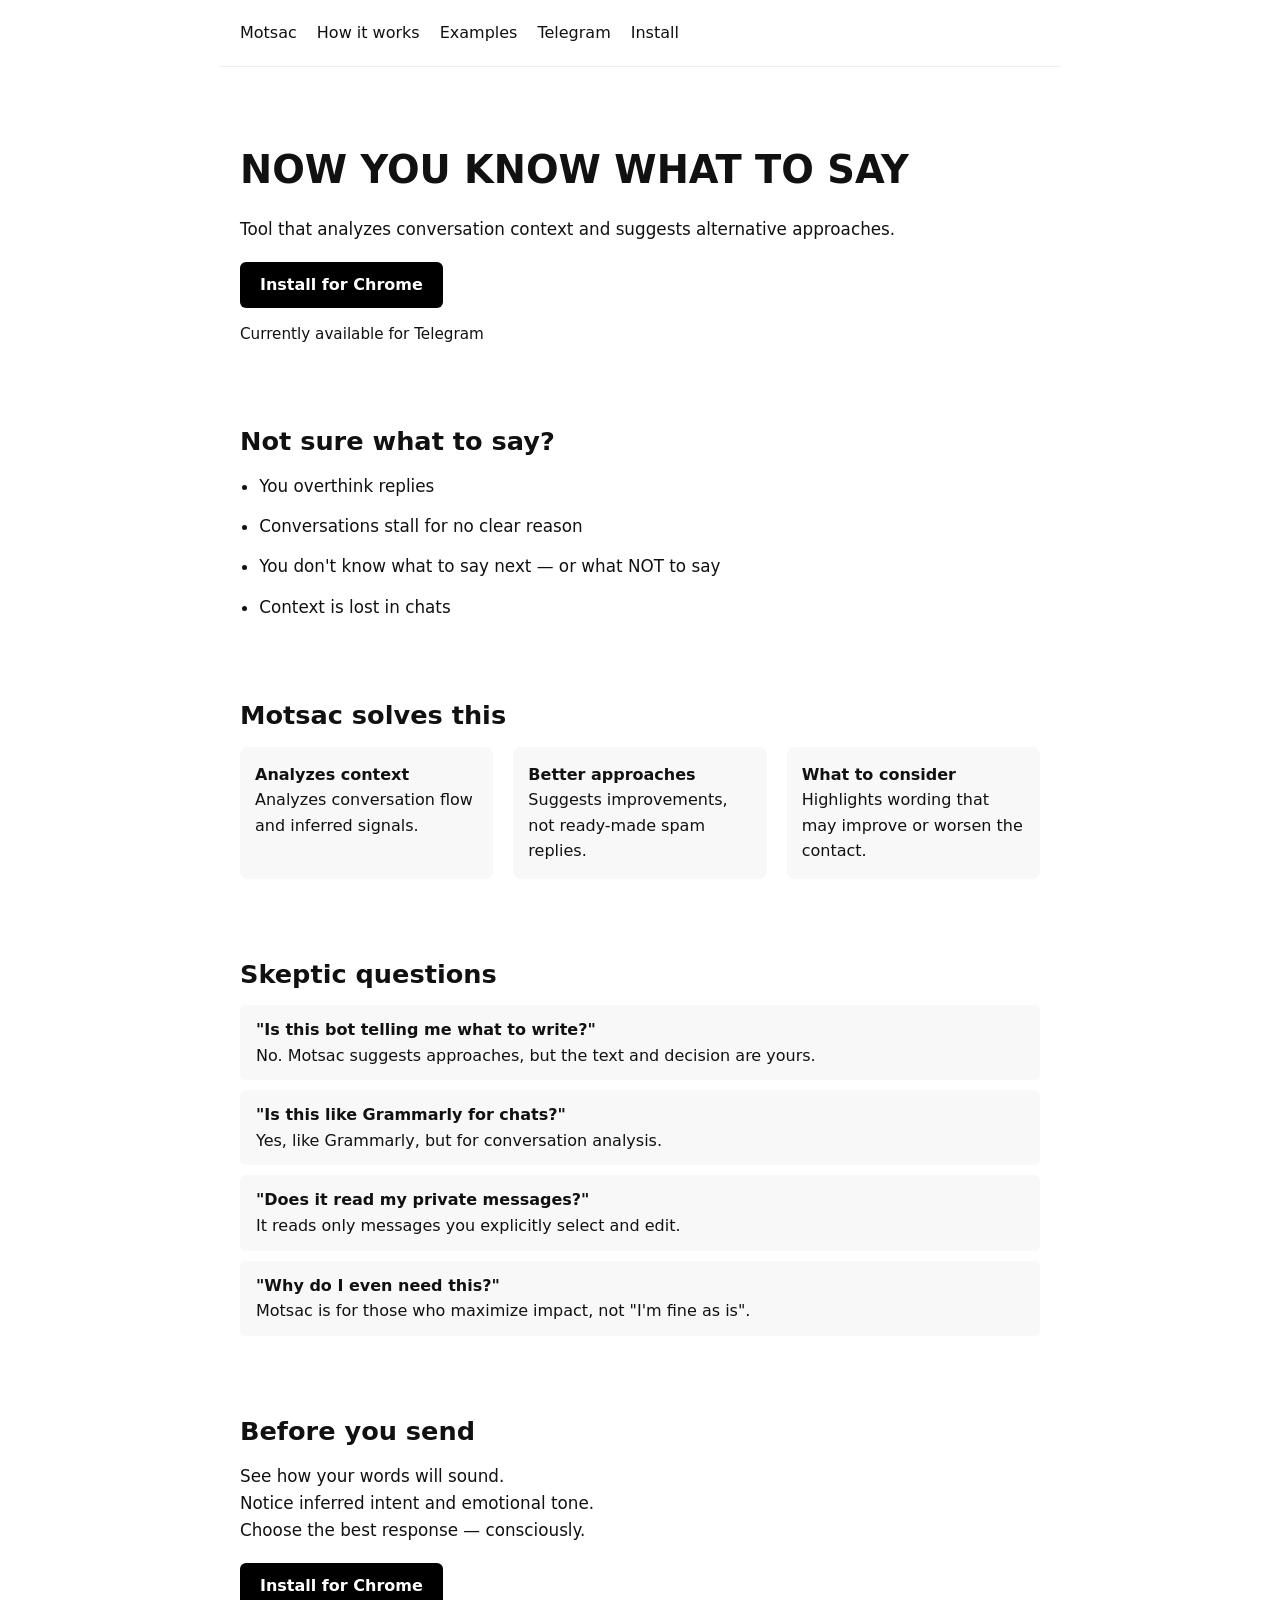
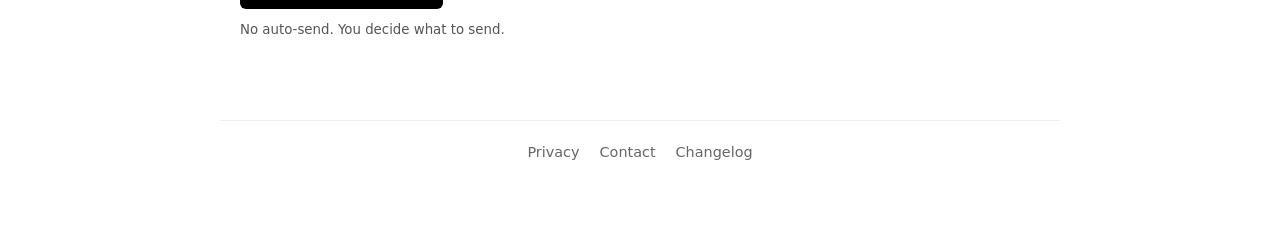
==== index.html @ 8ed90c1d "done home page" ====
<!DOCTYPE html>
<html lang="en">
<head>
  <meta charset="UTF-8" />
  <meta name="viewport" content="width=device-width, initial-scale=1.0" />
  <title>Now You Know What To Say — Motsac</title>
  <meta name="description" content="Tool that analyzes conversation context and suggests alternative approaches before you reply.">
  <link rel="stylesheet" href="styles.css?v=11">
</head>
<body>

  <header>
    <nav>
      <a href="/">Motsac</a>
      <a href="/how-it-works/">How it works</a>
      <a href="/examples/">Examples</a>
      <a href="/telegram/">Telegram</a>
      <a href="/install/">Install</a>
    </nav>
  </header>

  <section id="hero">
    <h1>Now you know what to say</h1>
    <p>Tool that analyzes conversation context and suggests alternative approaches.</p>
    <div class="buttons">
      <a href="/install/" class="primary">Install for Chrome</a>
    </div>
    <div class="channels">
      <span>Currently available for Telegram</span>
    </div>
  </section>

  <section id="problem">
    <h2>Not sure what to say?</h2>
    <ul>
      <li>You overthink replies</li>
      <li>Conversations stall for no clear reason</li>
      <li>You don't know what to say next — or what NOT to say</li>
      <li>Context is lost in chats</li>
    </ul>
  </section>

  <section id="solution">
    <h2>Motsac solves this</h2>
    <div class="columns">
      <div><b>Analyzes context</b><br>Analyzes conversation flow and inferred signals.</div>
      <div><b>Better approaches</b><br>Suggests improvements, not ready-made spam replies.</div>
      <div><b>What to consider</b><br>Highlights wording that may improve or worsen the contact.</div>
    </div>
  </section>

  <section id="skeptic">
    <h2>Skeptic questions</h2>
    <div class="usecases">
      <div><b>"Is this bot telling me what to write?"</b><br>
      No. Motsac suggests approaches, but the text and decision are yours.</div>

      <div><b>"Is this like Grammarly for chats?"</b><br>
      Yes, like Grammarly, but for conversation analysis.</div>

      <div><b>"Does it read my private messages?"</b><br>
      It reads only messages you explicitly select and edit.</div>

      <div><b>"Why do I even need this?"</b><br>
      Motsac is for those who maximize impact, not "I'm fine as is".</div>
    </div>
  </section>

  <section id="control">
    <h2>Before you send</h2>
    <p>
      See how your words will sound.<br>
      Notice inferred intent and emotional tone.<br>
      Choose the best response — consciously.
    </p>
    <div class="buttons">
      <a href="/install/" class="primary">Install for Chrome</a>
    </div>
    <small>No auto-send. You decide what to send.</small>
  </section>

  <footer>
    <nav>
      <a href="/privacy/">Privacy</a>
      <a href="/contact/">Contact</a>
      <a href="/changelog/">Changelog</a>
    </nav>
  </footer>

</body>
</html>
---- styles.css ----
body {
  font-family: system-ui, sans-serif;
  line-height: 1.6;
  color: #111;
  background: #fff;
  margin: 0;
  padding: 0;
}
section {
  max-width: 800px;
  margin: 80px auto;
  padding: 0 20px;
}
h1, h2 {
  font-weight: 700;
  line-height: 1.2;
  margin-bottom: 0.6em;
}
h1 {
  font-size: 2.4rem;
  text-transform: uppercase;
}
h2 {
  font-size: 1.6rem;
  margin-top: 2em;
}
p, li {
  font-size: 1.05rem;
  margin-bottom: 0.8em;
}
ul {
  padding-left: 1.2em;
}
.buttons a {
  display: inline-block;
  padding: 10px 20px;
  margin: 6px 8px 0 0;
  border-radius: 6px;
  text-decoration: none;
  font-weight: 600;
}
.primary { background:#000; color:#fff; }
.primary.disabled { background:#ccc; color:#666; cursor:not-allowed; pointer-events:none; }
.secondary { background:#eee; color:#000; }
.columns {
  display: flex;
  flex-wrap: wrap;
  gap: 20px;
}
.columns div {
  flex: 1 1 220px;
  background: #f8f8f8;
  padding: 15px;
  border-radius: 8px;
}
.usecases div {
  background:#f8f8f8;
  padding:12px 16px;
  border-radius:6px;
  margin-bottom:10px;
}
small { display:block; margin-top:10px; color:#555; }
.channels {
  margin-top:14px;
  display:flex;
  gap:14px;
  font-size:0.95rem;
}
.channels a {
  text-decoration:none;
  color:#111;
  opacity:0.7;
}
.channels a:hover { opacity:1; }
header {
  max-width: 800px;
  margin: 0 auto;
  padding: 20px;
  border-bottom: 1px solid #eee;
}
header nav {
  display: flex;
  gap: 20px;
  flex-wrap: wrap;
}
header nav a {
  text-decoration: none;
  color: #111;
  font-weight: 500;
}
header nav a:hover {
  opacity: 0.7;
}
footer {
  max-width: 800px;
  margin: 60px auto 40px;
  padding: 20px;
  border-top: 1px solid #eee;
  text-align: center;
  font-size: 0.9rem;
  color: #666;
}
footer nav {
  display: flex;
  gap: 20px;
  justify-content: center;
  flex-wrap: wrap;
  margin-bottom: 10px;
}
footer nav a {
  text-decoration: none;
  color: #666;
}
footer nav a:hover {
  color: #111;
}
ol {
  padding-left: 1.5em;
}
ol li {
  margin-bottom: 0.8em;
}
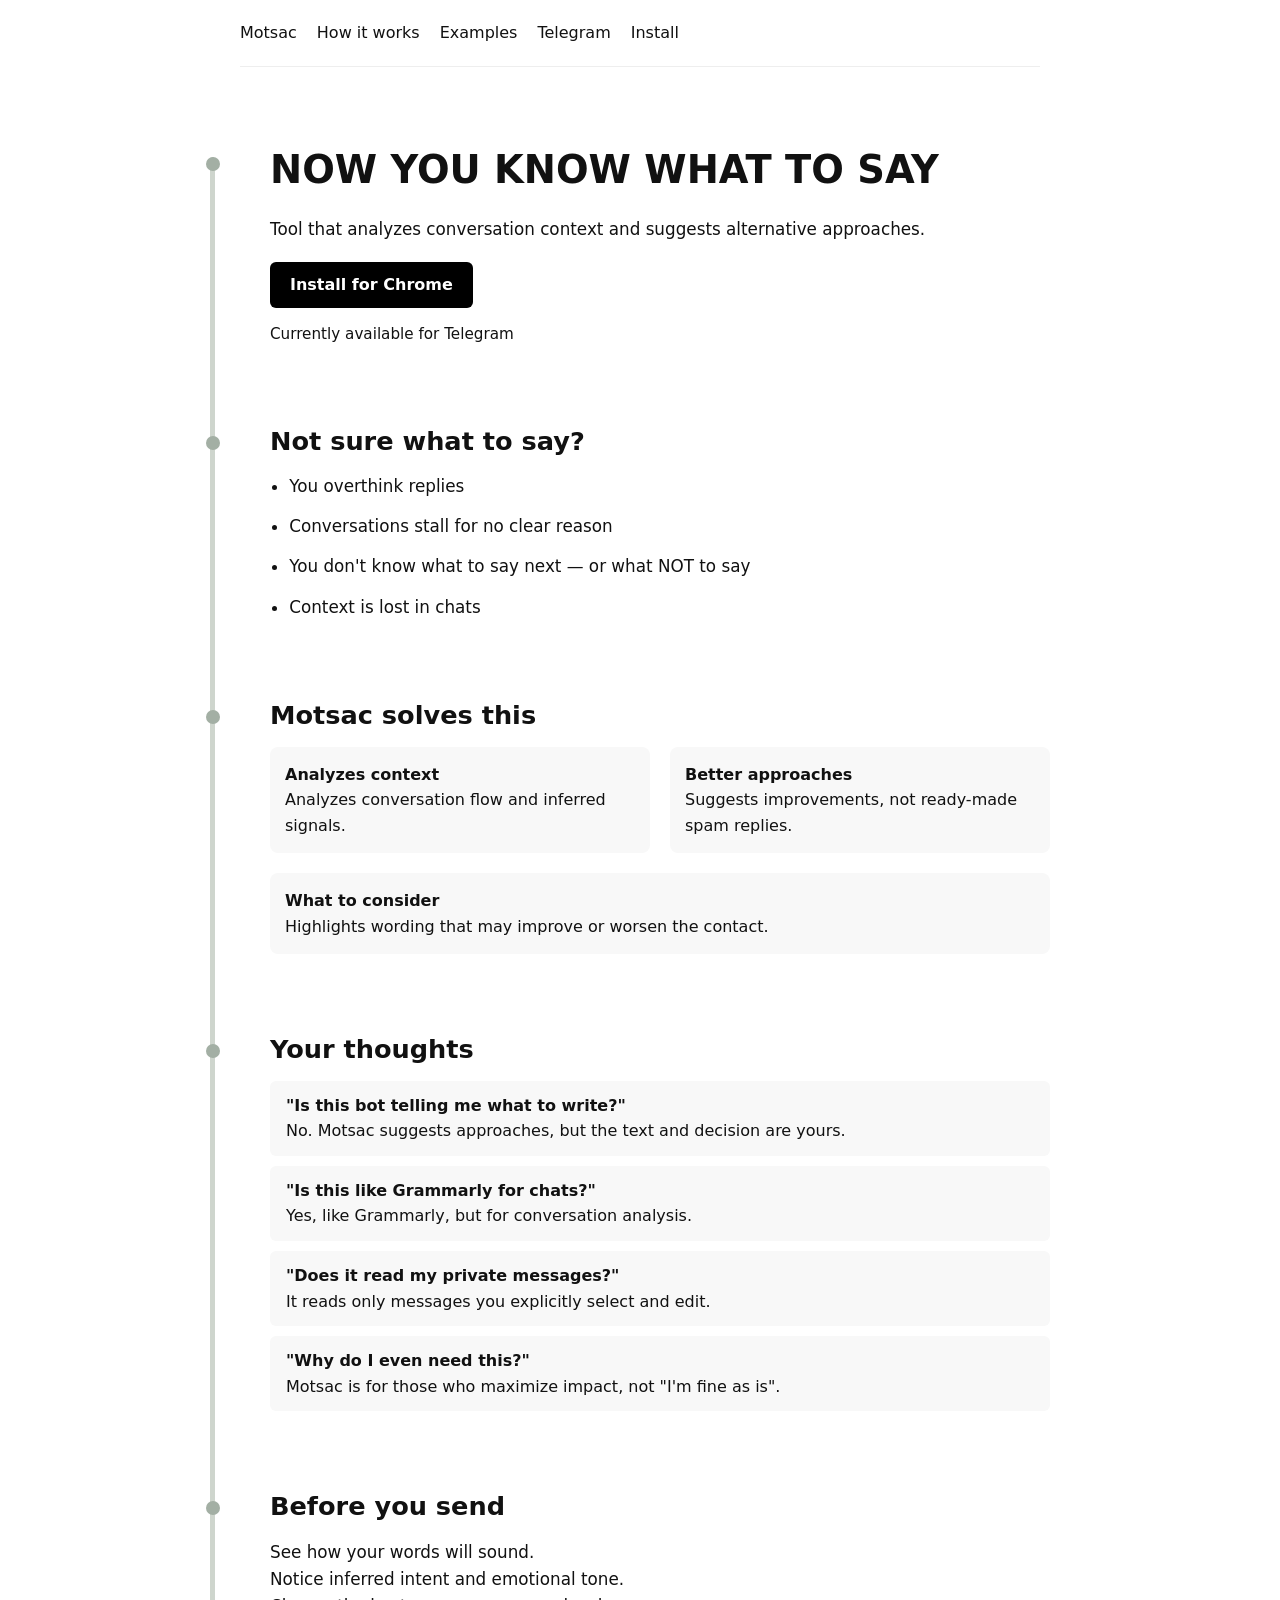
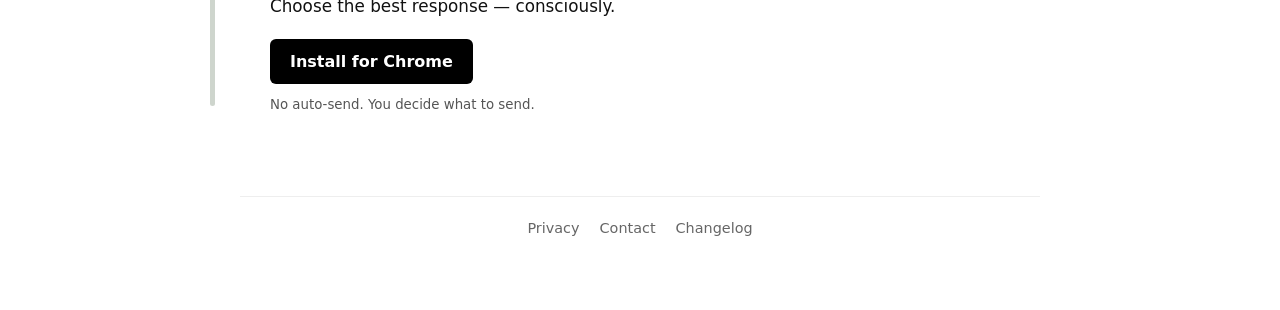
==== commit 289a6340: "added favicon" ====
--- a/index.html
+++ b/index.html
@@ -5,7 +5,7 @@
   <meta name="viewport" content="width=device-width, initial-scale=1.0" />
   <title>Now You Know What To Say — Motsac</title>
   <meta name="description" content="Tool that analyzes conversation context and suggests alternative approaches before you reply.">
-  <link rel="stylesheet" href="styles.css?v=11">
+  <link rel="stylesheet" href="styles.css?v=13">
 </head>
 <body>
 
@@ -19,6 +19,7 @@
     </nav>
   </header>
 
+  <main>
   <section id="hero">
     <h1>Now you know what to say</h1>
     <p>Tool that analyzes conversation context and suggests alternative approaches.</p>
@@ -50,7 +51,7 @@
   </section>
 
   <section id="skeptic">
-    <h2>Skeptic questions</h2>
+    <h2>Your thoughts</h2>
     <div class="usecases">
       <div><b>"Is this bot telling me what to write?"</b><br>
       No. Motsac suggests approaches, but the text and decision are yours.</div>
@@ -78,6 +79,7 @@
     </div>
     <small>No auto-send. You decide what to send.</small>
   </section>
+  </main>
 
   <footer>
     <nav>
--- a/styles.css
+++ b/styles.css
@@ -75,7 +75,7 @@
 header {
   max-width: 800px;
   margin: 0 auto;
-  padding: 20px;
+  padding: 20px 0;
   border-bottom: 1px solid #eee;
 }
 header nav {
@@ -94,7 +94,7 @@
 footer {
   max-width: 800px;
   margin: 60px auto 40px;
-  padding: 20px;
+  padding: 20px 0;
   border-top: 1px solid #eee;
   text-align: center;
   font-size: 0.9rem;
@@ -119,4 +119,45 @@
 }
 ol li {
   margin-bottom: 0.8em;
+}
+main {
+  position: relative;
+  max-width: 800px;
+  margin: 0 auto;
+  padding-left: 60px;
+}
+main::before {
+  content: '';
+  position: absolute;
+  top: 10px;
+  bottom: 10px;
+  left: 0;
+  width: 5px;
+  border-radius: 5px;
+  background: #ced5cd;
+}
+main section {
+  padding-left: 0;
+}
+h1, h2 {
+  position: sticky;
+  top: 0;
+  background-color: rgba(255, 255, 255, 0.7);
+  backdrop-filter: blur(8px);
+}
+h1::before, h2::before {
+  content: '';
+  position: absolute;
+  left: -64px;
+  top: 10px;
+  width: 14px;
+  height: 14px;
+  background: #a3afa4;
+  border-radius: 50%;
+  transition: all 0.3s;
+  z-index: 2;
+}
+h1.wizard__active::before, h2.wizard__active::before {
+  background: #56946f;
+  transition: all 0.3s;
 }
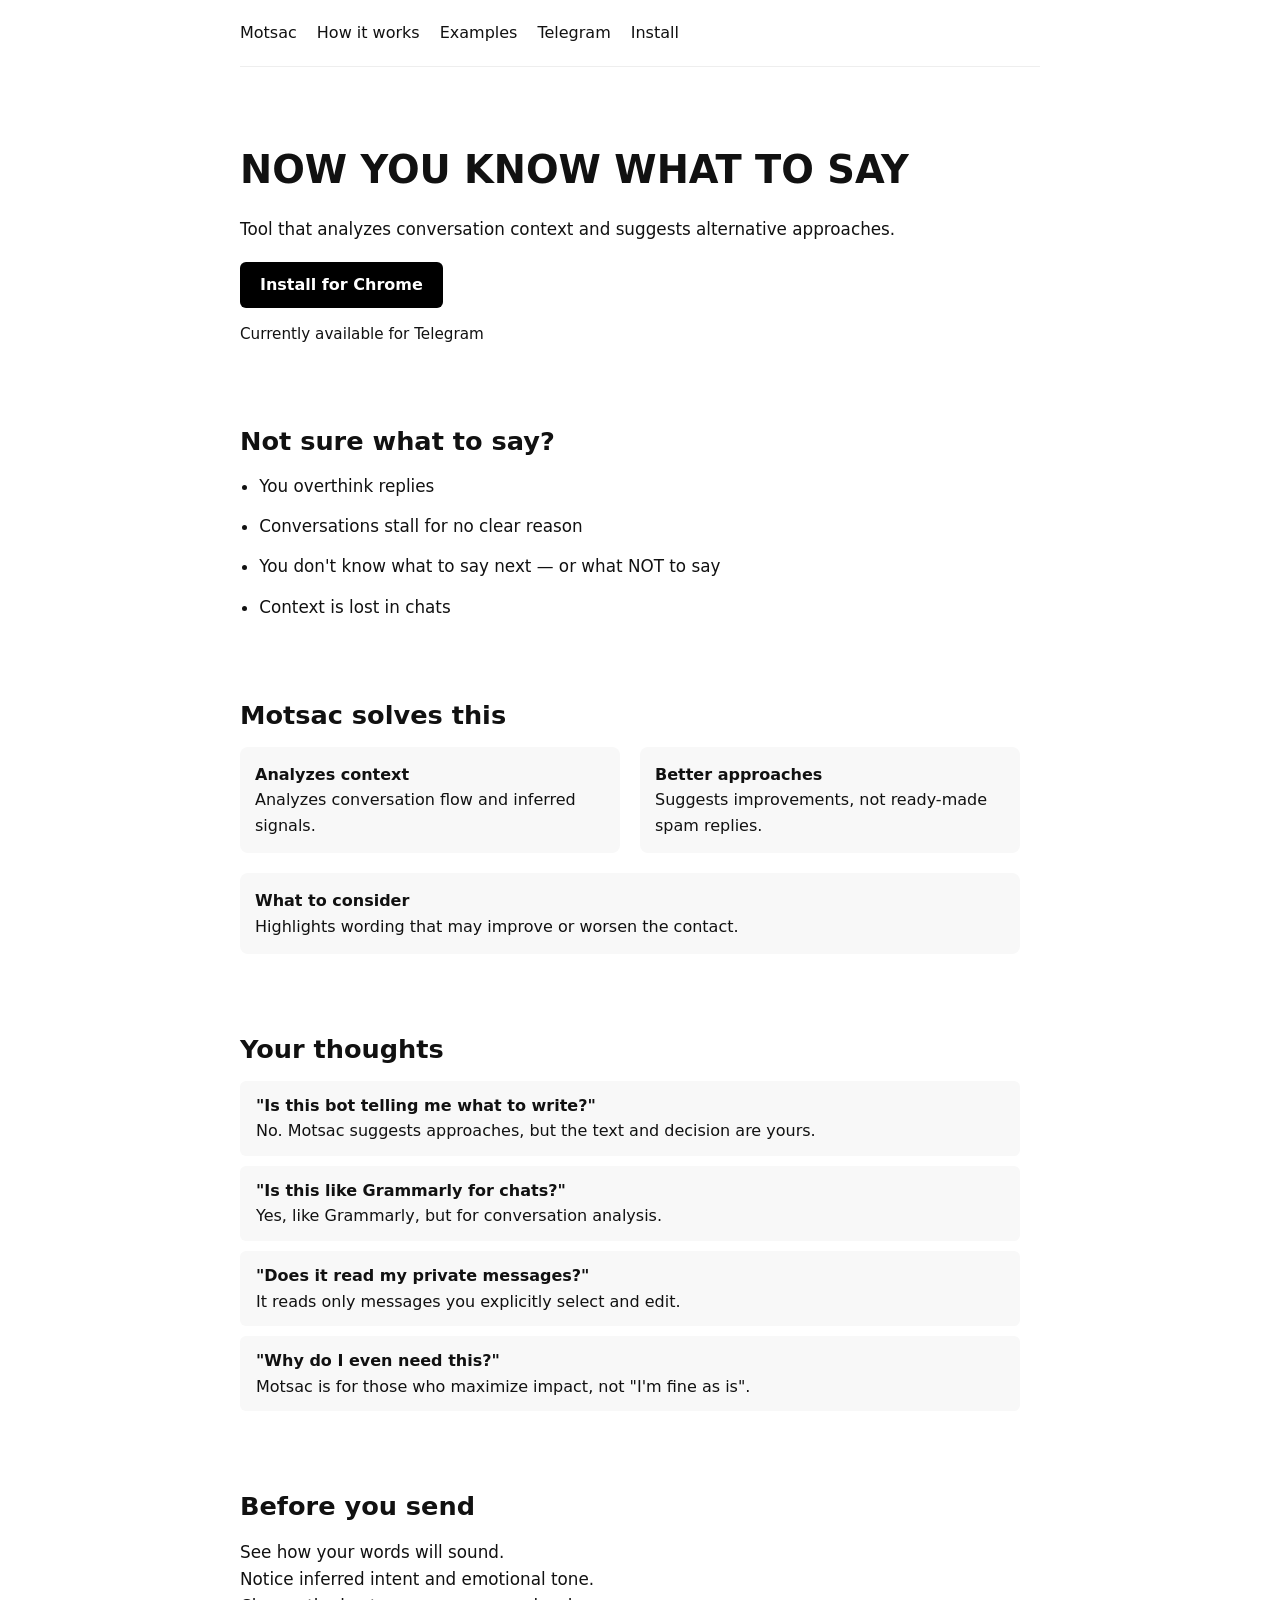
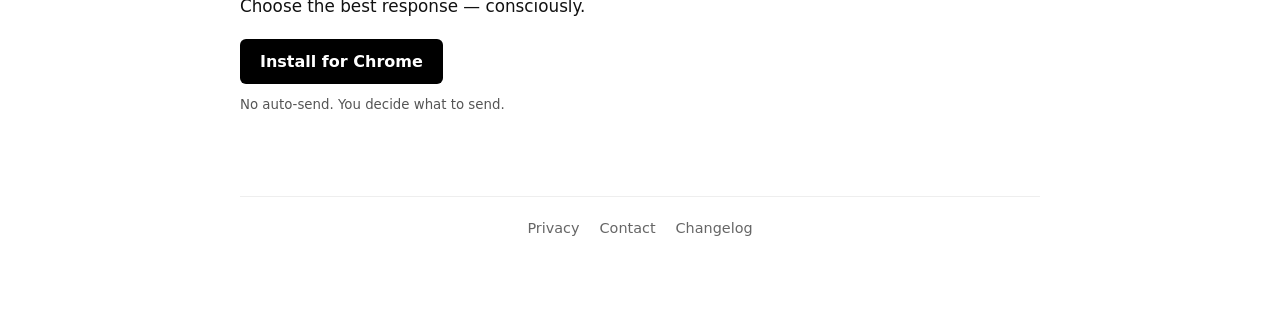
==== commit d8461040: "removed wizard line css" ====
--- a/index.html
+++ b/index.html
@@ -5,7 +5,7 @@
   <meta name="viewport" content="width=device-width, initial-scale=1.0" />
   <title>Now You Know What To Say — Motsac</title>
   <meta name="description" content="Tool that analyzes conversation context and suggests alternative approaches before you reply.">
-  <link rel="stylesheet" href="styles.css?v=13">
+  <link rel="stylesheet" href="styles.css?v=15">
 </head>
 <body>
 
--- a/styles.css
+++ b/styles.css
@@ -124,40 +124,7 @@
   position: relative;
   max-width: 800px;
   margin: 0 auto;
-  padding-left: 60px;
-}
-main::before {
-  content: '';
-  position: absolute;
-  top: 10px;
-  bottom: 10px;
-  left: 0;
-  width: 5px;
-  border-radius: 5px;
-  background: #ced5cd;
 }
 main section {
   padding-left: 0;
-}
-h1, h2 {
-  position: sticky;
-  top: 0;
-  background-color: rgba(255, 255, 255, 0.7);
-  backdrop-filter: blur(8px);
-}
-h1::before, h2::before {
-  content: '';
-  position: absolute;
-  left: -64px;
-  top: 10px;
-  width: 14px;
-  height: 14px;
-  background: #a3afa4;
-  border-radius: 50%;
-  transition: all 0.3s;
-  z-index: 2;
-}
-h1.wizard__active::before, h2.wizard__active::before {
-  background: #56946f;
-  transition: all 0.3s;
 }
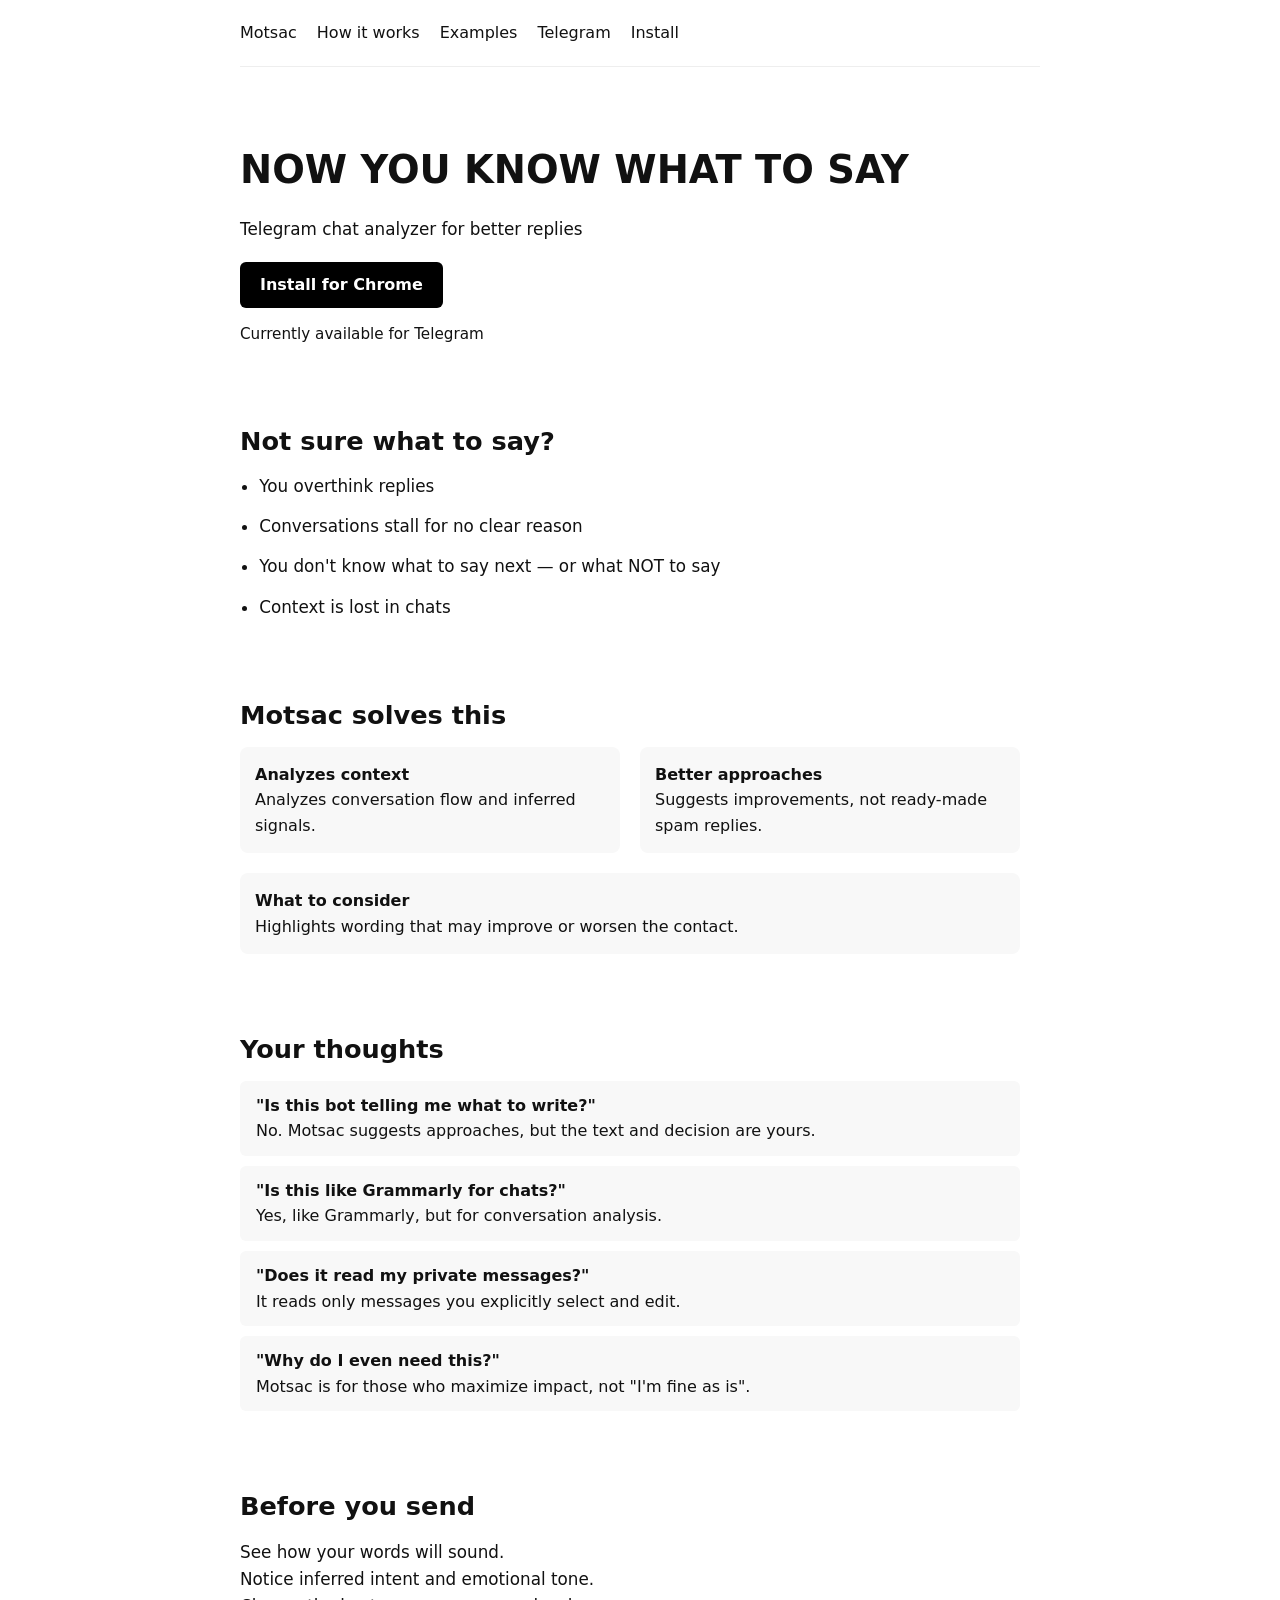
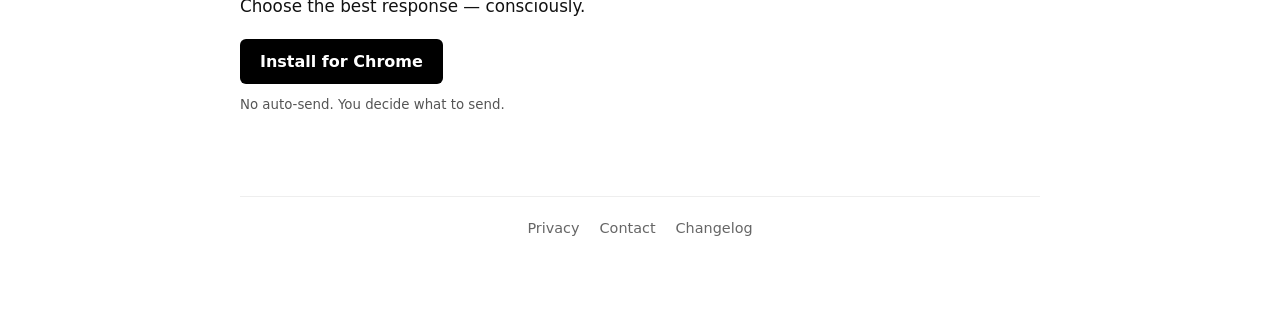
==== commit 8e4da98b: "f description" ====
--- a/index.html
+++ b/index.html
@@ -4,8 +4,17 @@
   <meta charset="UTF-8" />
   <meta name="viewport" content="width=device-width, initial-scale=1.0" />
   <title>Now You Know What To Say — Motsac</title>
-  <meta name="description" content="Tool that analyzes conversation context and suggests alternative approaches before you reply.">
+  <meta name="description" content="Telegram chat analyzer for better replies">
   <link rel="stylesheet" href="styles.css?v=15">
+  <!-- Google tag (gtag.js) -->
+  <script async src="https://www.googletagmanager.com/gtag/js?id=G-V90RZD0FSQ"></script>
+  <script>
+    window.dataLayer = window.dataLayer || [];
+    function gtag(){dataLayer.push(arguments);}
+    gtag('js', new Date());
+
+    gtag('config', 'G-V90RZD0FSQ');
+  </script>
 </head>
 <body>
 
@@ -22,7 +31,7 @@
   <main>
   <section id="hero">
     <h1>Now you know what to say</h1>
-    <p>Tool that analyzes conversation context and suggests alternative approaches.</p>
+    <p>Telegram chat analyzer for better replies</p>
     <div class="buttons">
       <a href="/install/" class="primary">Install for Chrome</a>
     </div>
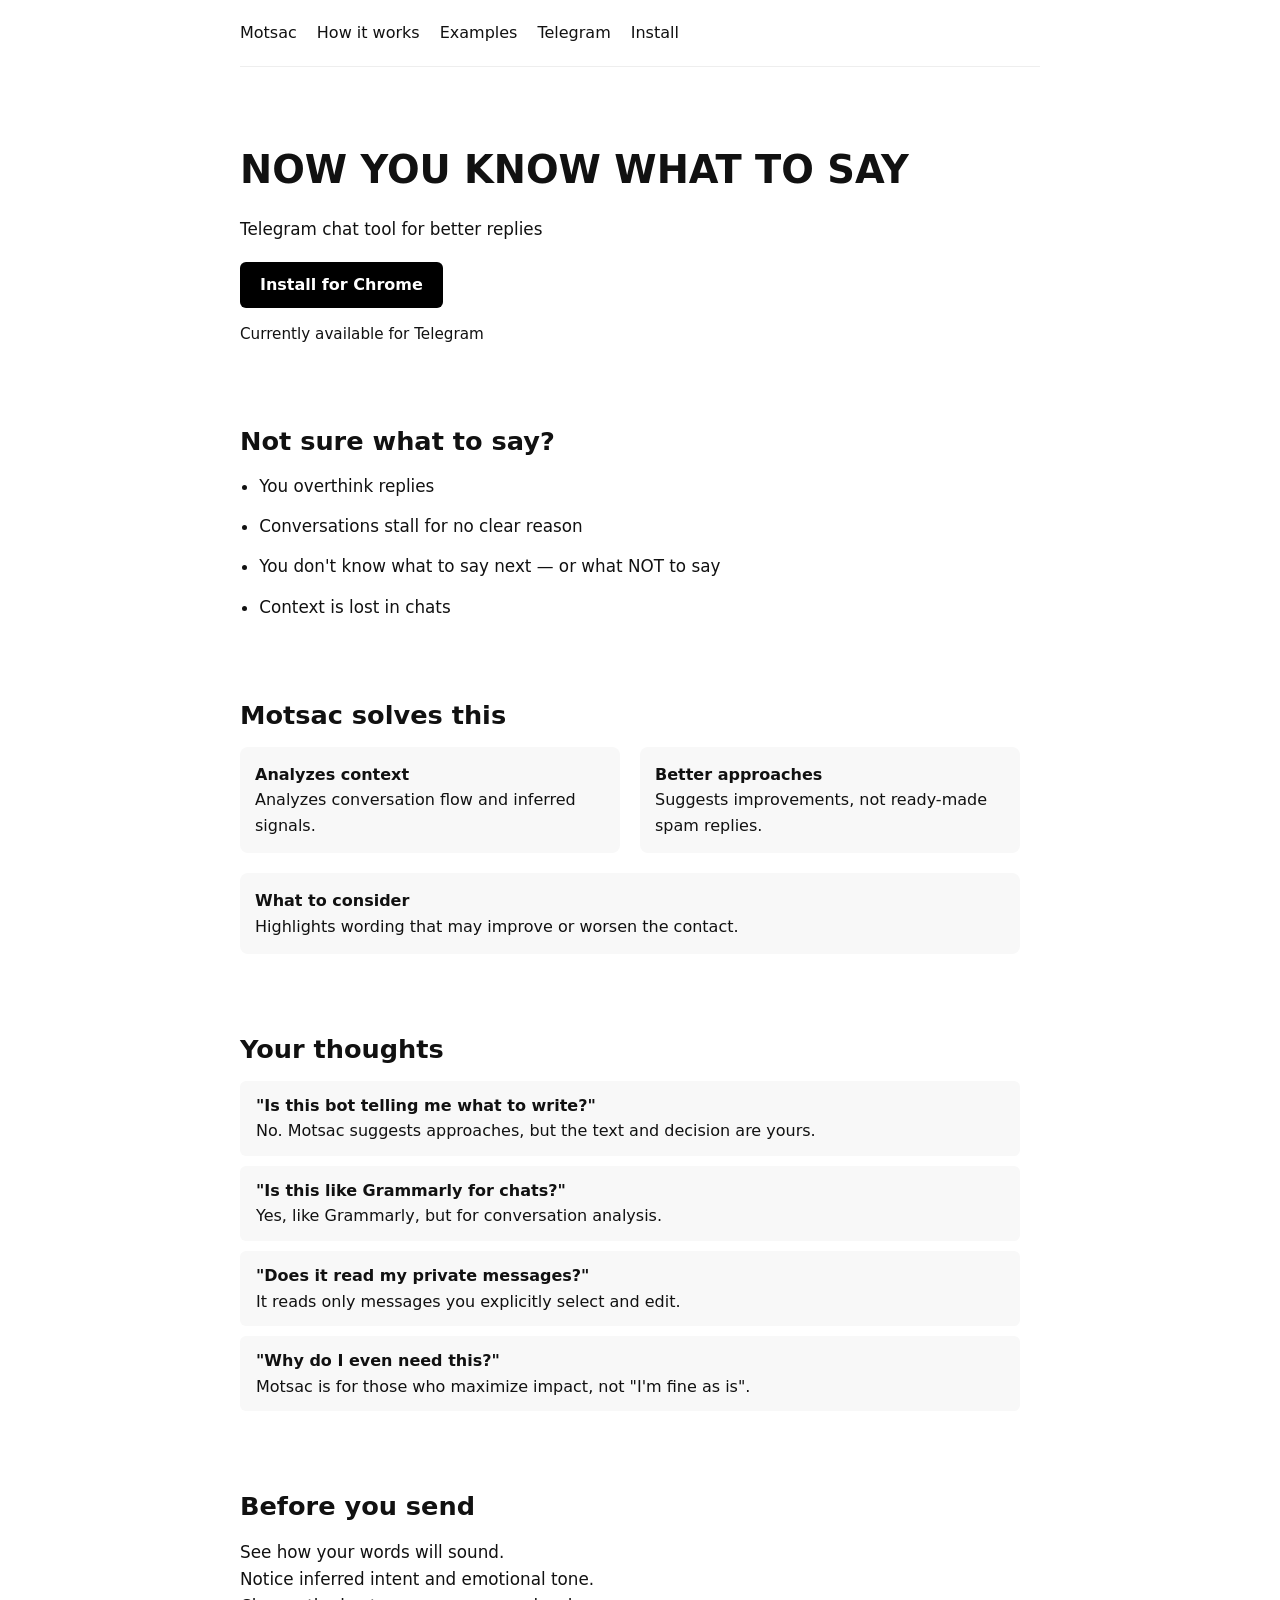
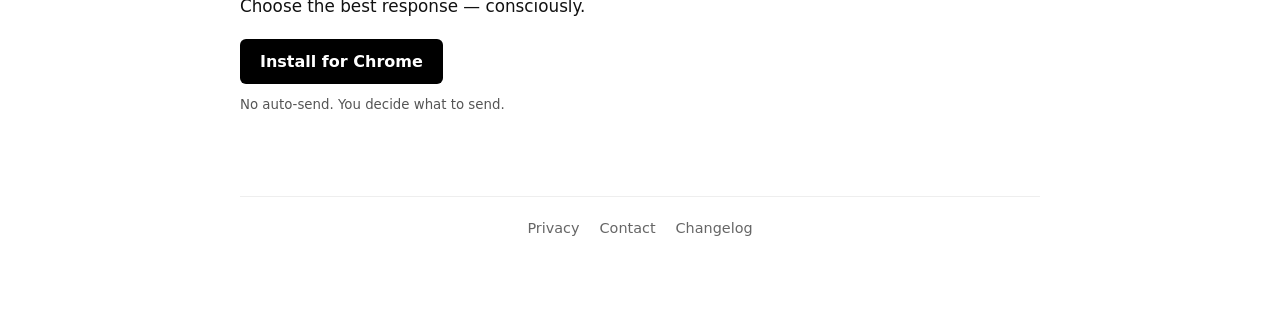
==== commit be81ca37: "f" ====
--- a/index.html
+++ b/index.html
@@ -4,7 +4,7 @@
   <meta charset="UTF-8" />
   <meta name="viewport" content="width=device-width, initial-scale=1.0" />
   <title>Now You Know What To Say — Motsac</title>
-  <meta name="description" content="Telegram chat analyzer for better replies">
+  <meta name="description" content="Telegram chat tool for better replies">
   <link rel="stylesheet" href="styles.css?v=15">
   <!-- Google tag (gtag.js) -->
   <script async src="https://www.googletagmanager.com/gtag/js?id=G-V90RZD0FSQ"></script>
@@ -31,7 +31,7 @@
   <main>
   <section id="hero">
     <h1>Now you know what to say</h1>
-    <p>Telegram chat analyzer for better replies</p>
+    <p>Telegram chat tool for better replies</p>
     <div class="buttons">
       <a href="/install/" class="primary">Install for Chrome</a>
     </div>
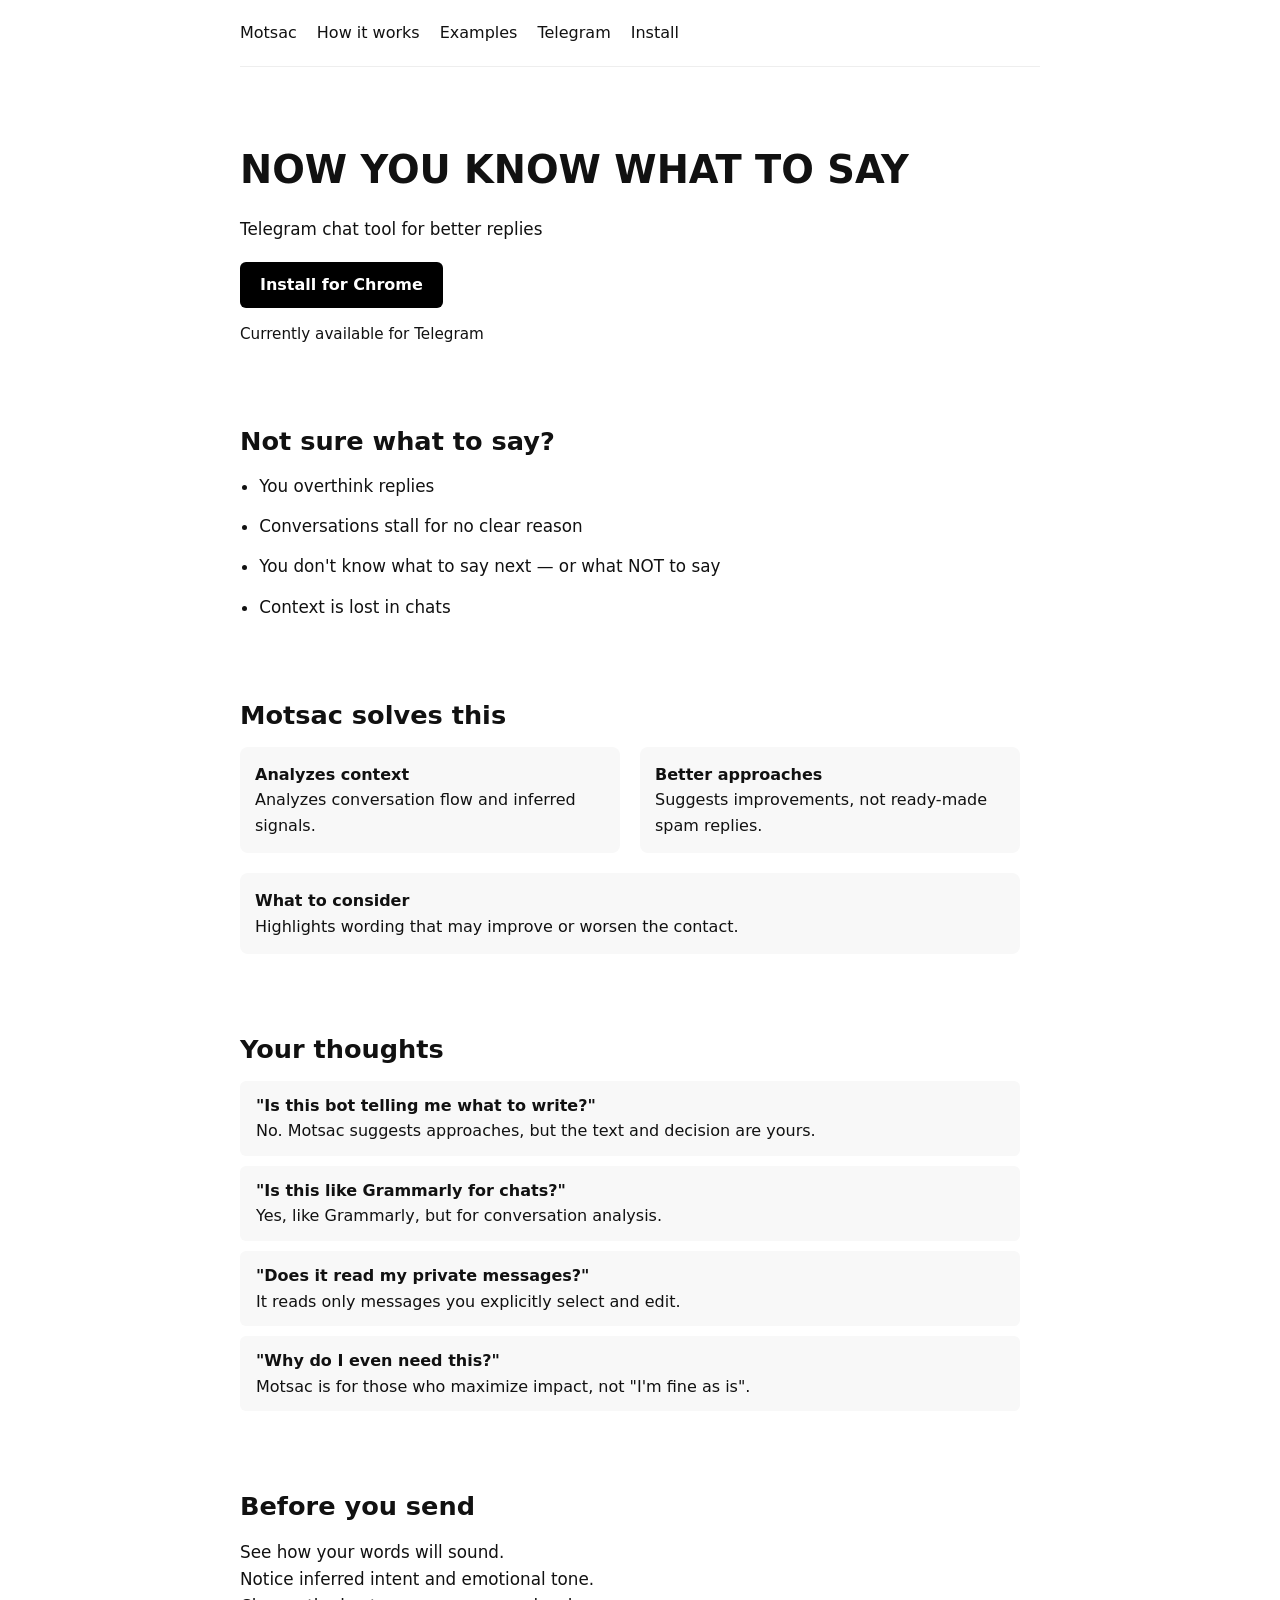
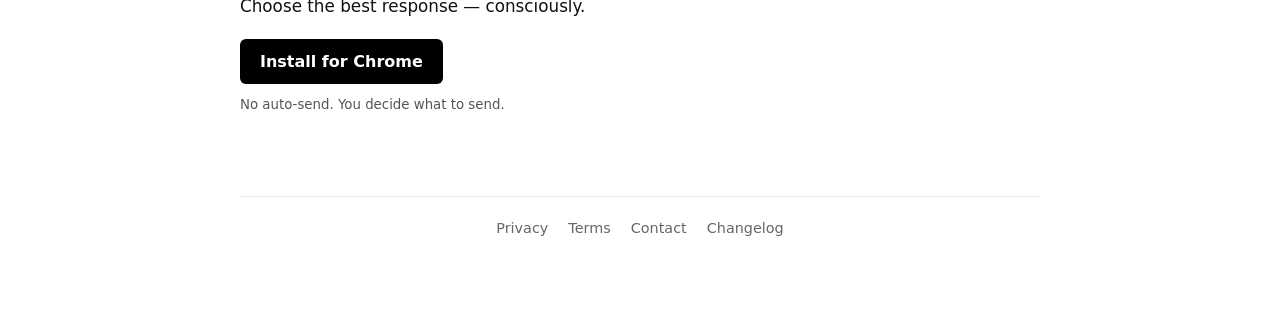
==== commit 84fee0f9: "added terms of use" ====
--- a/index.html
+++ b/index.html
@@ -93,6 +93,7 @@
   <footer>
     <nav>
       <a href="/privacy/">Privacy</a>
+      <a href="/terms/">Terms</a>
       <a href="/contact/">Contact</a>
       <a href="/changelog/">Changelog</a>
     </nav>
